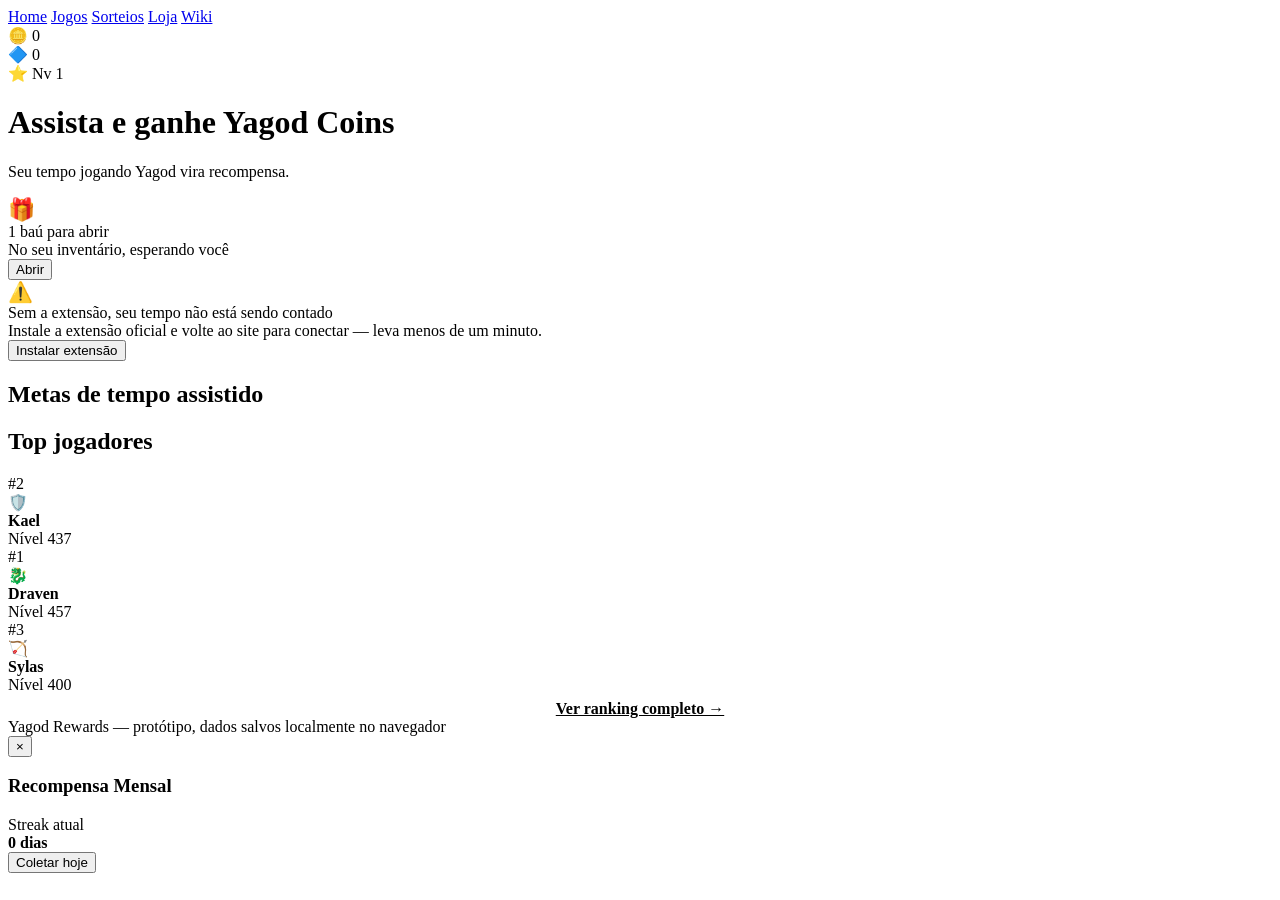
==== index.html @ 6e187278 "Add files via upload" ====
<!DOCTYPE html>
<html lang="pt-BR">
<head>
<meta charset="UTF-8">
<meta name="viewport" content="width=device-width, initial-scale=1">
<title>Yagod Rewards — Home</title>
<link rel="stylesheet" href="assets/style.css">
</head>
<body>

<header>
  <div class="brand"><div class="avatar"><i></i></div></div>
  <nav class="mainnav">
    <a href="index.html" class="active">Home</a>
    <a href="jogos.html">Jogos</a>
    <a href="sorteios.html">Sorteios</a>
    <a href="loja.html">Loja</a>
    <a href="wiki.html">Wiki</a>
  </nav>
  <div class="stats">
    <div class="stat">🪙 <span id="tyCount">0</span></div>
    <div class="stat">🔷 <span id="tokCount">0</span></div>
    <div class="stat" id="openMonthly" style="cursor:pointer">⭐ Nv <span id="lvlCount">1</span></div>
  </div>
</header>

<main>
  <div class="hero">
    <h1>Assista e ganhe <span>Yagod Coins</span></h1>
    <p>Seu tempo jogando Yagod vira recompensa.</p>
  </div>

  <div class="banner">
    <div class="info">
      <span style="font-size:22px">🎁</span>
      <div>
        <div class="title" id="chestTitle">1 baú para abrir</div>
        <div class="sub">No seu inventário, esperando você</div>
      </div>
    </div>
    <button class="cta" id="openChestBtn">Abrir</button>
  </div>

  <div class="banner warn">
    <div class="info">
      <span style="font-size:20px">⚠️</span>
      <div>
        <div class="title">Sem a extensão, seu tempo não está sendo contado</div>
        <div class="sub">Instale a extensão oficial e volte ao site para conectar — leva menos de um minuto.</div>
      </div>
    </div>
    <button class="cta">Instalar extensão</button>
  </div>

  <h2 class="section">Metas de tempo assistido</h2>
  <div class="grid3" id="goalCards"></div>

  <h2 class="section">Top jogadores</h2>
  <div class="podium">
    <div class="p p2"><div class="badge">#2</div><div class="av">🛡️</div><b>Kael</b><div class="small">Nível 437</div></div>
    <div class="p p1"><div class="badge">#1</div><div class="av">🐉</div><b>Draven</b><div class="small">Nível 457</div></div>
    <div class="p p3"><div class="badge">#3</div><div class="av">🏹</div><b>Sylas</b><div class="small">Nível 400</div></div>
  </div>
  <div style="text-align:center;margin-top:6px">
    <a href="ranking.html" style="color:var(--gold);font-weight:700">Ver ranking completo →</a>
  </div>
</main>

<footer>Yagod Rewards — protótipo, dados salvos localmente no navegador</footer>

<!-- modal recompensa mensal -->
<div class="modalbg" id="modalBg">
  <div class="modal">
    <button class="closeb" id="closeModal">×</button>
    <h3>Recompensa Mensal</h3>
    <div class="streakbox">
      <div><div class="small">Streak atual</div><b id="streakVal">0 dias</b></div>
      <button class="cta" id="collectBtn">Coletar hoje</button>
    </div>
    <div class="cal" id="calGrid"></div>
  </div>
</div>

<div class="toast" id="toast"></div>

<script src="assets/app.js"></script>
<script>
document.addEventListener('DOMContentLoaded', function(){
  const st = YGD.state;

  function renderGoals(){
    const plats = [
      ['twitch','Twitch','🟣', 'var(--twitch)'],
      ['kick','Kick','🟢', 'var(--kick)'],
      ['youtube','YouTube','🔴', 'var(--youtube)']
    ];
    const wrap = document.getElementById('goalCards');
    wrap.innerHTML = '';
    plats.forEach(([key,label,dot,color])=>{
      const g = st.goals[key];
      const pct = Math.min(100, Math.round(g.min/g.next*100));
      const div = document.createElement('div');
      div.className = 'card';
      div.innerHTML = `
        <div class="plat">${label} <span class="dot ${g.min>0?'live':''}"></span></div>
        <div class="ring" style="background:conic-gradient(${color} ${pct}%, var(--panel2) 0)"><small>PRÓXIMA: ${g.next}min</small><b>${g.min}m</b></div>
        <button class="chestbtn">Baú ${label}</button>
        <div class="small">Faltam ${Math.max(0,g.next-g.min)}min p/ baú</div>
      `;
      wrap.appendChild(div);
    });
  }

  document.getElementById('chestTitle').textContent = st.chest + ' baú(s) para abrir';
  renderGoals();

  document.getElementById('openChestBtn').addEventListener('click', ()=>{
    if(st.chest<=0){ YGD.toast('Nenhum baú disponível'); return; }
    st.chest -= 1;
    const reward = Math.floor(Math.random()*3)+1;
    st.ty += reward;
    document.getElementById('chestTitle').textContent = st.chest + ' baú(s) para abrir';
    YGD.save(); YGD.renderHeader();
    YGD.toast('Baú aberto! +'+reward+' Yagod Coins');
  });
});
</script>
</body>
</html>
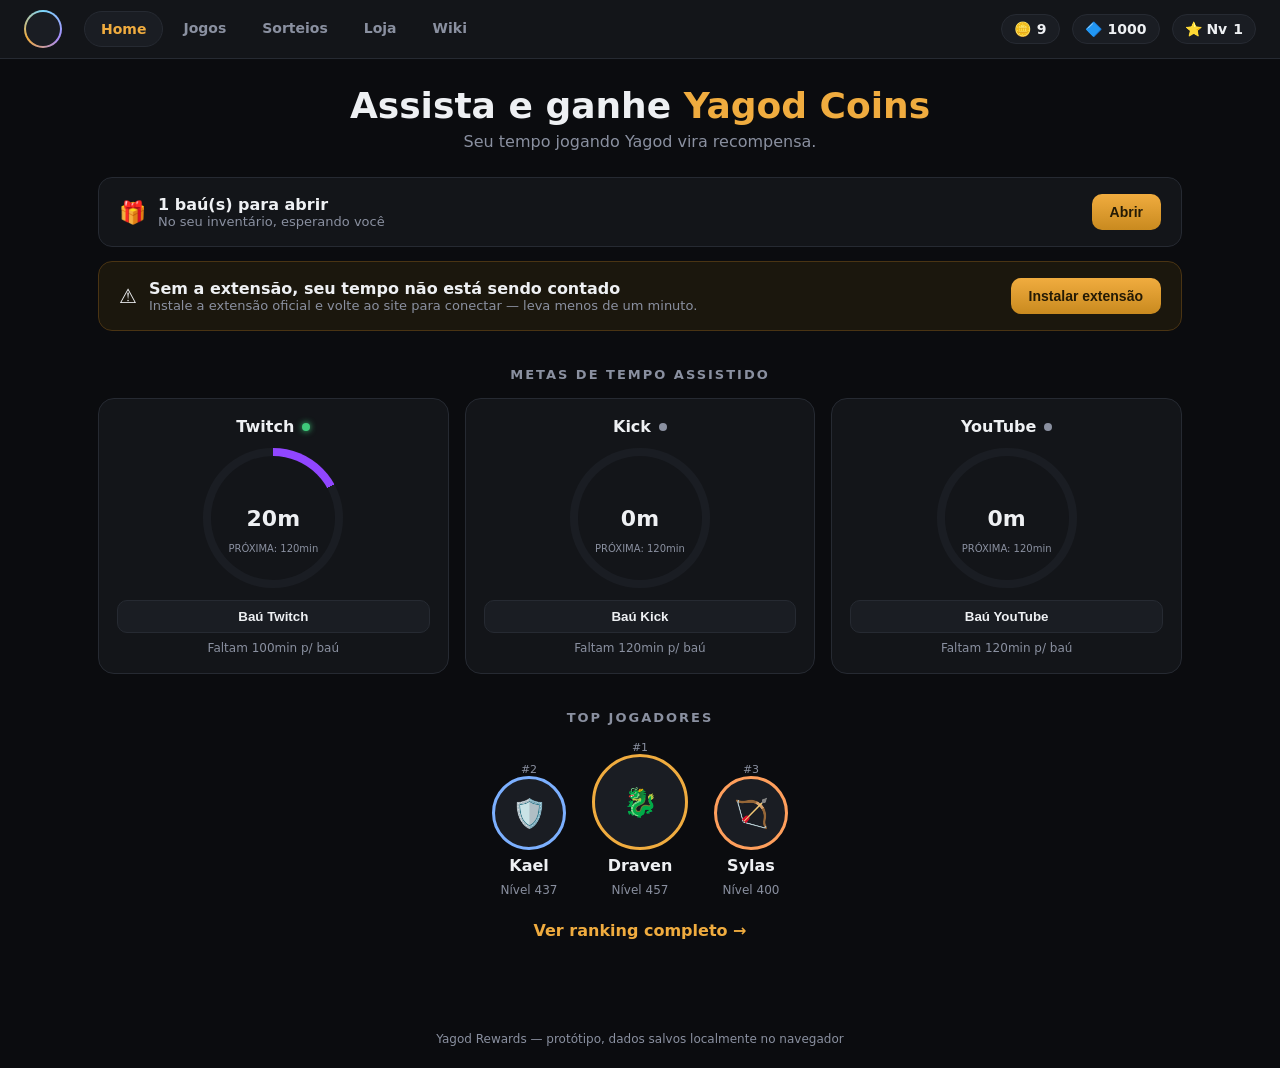
==== commit 3ebfb607: "Add files via upload" ====
--- a/index.html
+++ b/index.html
@@ -4,7 +4,141 @@
 <meta charset="UTF-8">
 <meta name="viewport" content="width=device-width, initial-scale=1">
 <title>Yagod Rewards — Home</title>
-<link rel="stylesheet" href="assets/style.css">
+<style>
+:root{
+  --bg:#0b0c0f; --panel:#131519; --panel2:#1a1d23; --border:#262a32;
+  --gold:#f0ac3f; --gold2:#c98a1f; --text:#eef0f3; --muted:#8a90a0;
+  --twitch:#9146ff; --kick:#53fc18; --youtube:#ff3b3b; --green:#3ec97a; --danger:#e0555a;
+}
+*{box-sizing:border-box;}
+html{scroll-padding-top:70px;}
+body{margin:0;background:var(--bg);color:var(--text);font-family:'Segoe UI',system-ui,-apple-system,sans-serif;}
+a{color:inherit;text-decoration:none;}
+
+/* header */
+header{position:sticky;top:0;z-index:20;display:flex;align-items:center;gap:16px;padding:10px 24px;background:var(--panel);border-bottom:1px solid var(--border);flex-wrap:wrap;}
+.brand{display:flex;align-items:center;gap:10px;}
+.avatar{width:38px;height:38px;border-radius:50%;background:conic-gradient(#7cd9ff,#a78bfa,#f0ac3f,#7cd9ff);padding:2px;}
+.avatar i{display:block;width:100%;height:100%;border-radius:50%;background:var(--panel2);}
+nav.mainnav{display:flex;gap:4px;margin-left:6px;flex-wrap:wrap;}
+nav.mainnav a{padding:9px 16px;border-radius:20px;font-size:14px;font-weight:600;color:var(--muted);}
+nav.mainnav a.active{background:var(--panel2);color:var(--gold);border:1px solid var(--border);}
+.stats{margin-left:auto;display:flex;gap:12px;align-items:center;font-weight:700;font-size:14px;flex-wrap:wrap;}
+.stat{display:flex;align-items:center;gap:6px;background:var(--panel2);padding:6px 12px;border-radius:20px;border:1px solid var(--border);}
+
+main{max-width:1120px;margin:0 auto;padding:26px 18px 70px;}
+
+/* generic */
+.hero{text-align:center;margin-bottom:26px;}
+.hero h1{font-size:clamp(26px,4vw,36px);margin:0 0 6px;font-weight:800;}
+.hero h1 span{color:var(--gold);}
+.hero p{color:var(--muted);margin:0;}
+h2.pagetitle{font-size:30px;font-weight:800;margin:0 0 6px;}
+p.pagesub{color:var(--muted);margin:0 0 26px;}
+
+.banner{display:flex;justify-content:space-between;align-items:center;gap:14px;background:var(--panel);border:1px solid var(--border);border-radius:14px;padding:16px 20px;margin-bottom:14px;flex-wrap:wrap;}
+.banner .info{display:flex;gap:12px;align-items:center;}
+.banner .title{font-weight:700;}
+.banner .sub{color:var(--muted);font-size:13px;}
+.banner.warn{border-color:#4a3413;background:#1b170d;}
+
+button.cta{background:linear-gradient(180deg,var(--gold),var(--gold2));border:none;color:#241a05;font-weight:800;padding:10px 18px;border-radius:10px;cursor:pointer;font-size:14px;}
+button.cta.ghost{background:var(--panel2);color:var(--text);border:1px solid var(--border);}
+button.cta:disabled{opacity:.45;cursor:default;}
+button.cta:active{transform:scale(.97);}
+
+h2.section{text-align:center;color:var(--muted);font-size:13px;letter-spacing:2px;font-weight:700;margin:36px 0 16px;text-transform:uppercase;}
+
+.grid3{display:grid;grid-template-columns:repeat(auto-fit,minmax(250px,1fr));gap:16px;}
+.grid2{display:grid;grid-template-columns:repeat(auto-fit,minmax(300px,1fr));gap:16px;}
+
+/* home goal cards */
+.card{background:var(--panel);border:1px solid var(--border);border-radius:16px;padding:18px;text-align:center;}
+.plat{display:flex;align-items:center;justify-content:center;gap:8px;font-weight:700;margin-bottom:12px;}
+.plat .dot{width:8px;height:8px;border-radius:50%;background:var(--muted);}
+.plat .dot.live{background:var(--green);box-shadow:0 0 6px var(--green);}
+.ring{width:140px;height:140px;border-radius:50%;margin:0 auto 12px;display:flex;align-items:center;justify-content:center;position:relative;}
+.ring::before{content:"";position:absolute;inset:8px;border-radius:50%;background:var(--panel);}
+.ring b{position:relative;font-size:22px;}
+.ring small{position:absolute;bottom:34px;font-size:10px;color:var(--muted);}
+.chestbtn{background:var(--panel2);border:1px solid var(--border);color:var(--text);padding:8px 16px;border-radius:10px;font-weight:700;cursor:pointer;width:100%;}
+.small{font-size:12px;color:var(--muted);margin-top:8px;}
+
+/* podium / ranking */
+.podium{display:flex;justify-content:center;align-items:flex-end;gap:26px;margin-bottom:24px;flex-wrap:wrap;}
+.podium .p{text-align:center;}
+.podium .av{width:74px;height:74px;border-radius:50%;background:var(--panel2);border:3px solid var(--border);display:flex;align-items:center;justify-content:center;font-size:28px;margin:0 auto 6px;}
+.podium .p1 .av{width:96px;height:96px;border-color:var(--gold);}
+.podium .p2 .av{border-color:#7cb0ff;}
+.podium .p3 .av{border-color:#ff9f5c;}
+.podium .badge{font-size:11px;color:var(--muted);}
+.rank{display:flex;flex-direction:column;gap:10px;}
+.rankrow{display:flex;align-items:center;gap:12px;background:var(--panel);border:1px solid var(--border);border-radius:12px;padding:10px 16px;}
+.rankrow .pos{width:26px;font-weight:800;color:var(--muted);}
+.rankrow .name{flex:1;font-weight:700;}
+.rankrow .lvl{color:var(--muted);font-size:13px;}
+
+/* missions */
+.missions{display:flex;flex-direction:column;gap:12px;}
+.mission{background:var(--panel);border:1px solid var(--border);border-radius:14px;padding:14px 18px;display:flex;align-items:center;gap:14px;flex-wrap:wrap;}
+.mission .rarity{font-size:10px;font-weight:800;padding:3px 8px;border-radius:8px;text-transform:uppercase;}
+.rarity.comum{background:#2a3040;color:#9db1e8;}
+.rarity.incomum{background:#1f3d2c;color:#5fd68a;}
+.rarity.raro{background:#2c3d5a;color:#6fb4ff;}
+.rarity.epico{background:#3a2a52;color:#c48bff;}
+.rarity.lendario{background:#4a3413;color:var(--gold);}
+.mission .body{flex:1;min-width:180px;}
+.mission .name{font-weight:700;margin-bottom:6px;}
+.bar{height:8px;border-radius:6px;background:var(--panel2);overflow:hidden;}
+.bar i{display:block;height:100%;background:var(--gold);}
+
+/* shop / games / sorteios cards */
+.shopcard,.gamecard,.sorteiocard{background:var(--panel);border:1px solid var(--border);border-radius:14px;padding:18px;text-align:center;}
+.shopcard .ico,.gamecard .ico{font-size:34px;margin-bottom:8px;}
+.shopcard .name,.gamecard .name{font-weight:700;margin-bottom:2px;}
+.shopcard .price{color:var(--gold);font-weight:800;margin:10px 0;}
+.gamecard{text-align:left;}
+.tagrow{display:flex;gap:8px;margin-bottom:10px;}
+.tag{font-size:10px;font-weight:800;padding:3px 8px;border-radius:8px;background:var(--panel2);color:var(--muted);text-transform:uppercase;}
+.tag.live{background:#3a1414;color:#ff7676;}
+
+.sorteiocard{text-align:left;}
+.sorteiocard .badge-top{display:flex;justify-content:space-between;font-size:11px;color:var(--muted);margin-bottom:10px;}
+.sorteiocard img.prize,.sorteiocard .prizebox{font-size:44px;text-align:center;margin:14px 0;}
+.metarow{display:flex;justify-content:space-between;font-size:12px;color:var(--muted);border-top:1px solid var(--border);padding-top:10px;margin-top:10px;}
+.metarow b{display:block;color:var(--text);font-size:14px;}
+
+/* wiki */
+.wikiwrap{display:flex;gap:28px;align-items:flex-start;}
+.wikinav{width:230px;flex-shrink:0;display:flex;flex-direction:column;gap:2px;position:sticky;top:80px;}
+.wikinav a{padding:9px 12px;border-radius:8px;color:var(--muted);font-size:14px;}
+.wikinav a.active{background:var(--panel2);color:var(--gold);font-weight:700;}
+.wikicontent{flex:1;min-width:0;}
+.wikipane{display:none;}
+.wikipane.active{display:block;}
+.wikipane h3{font-size:24px;margin-top:0;}
+.callout{background:var(--panel2);border:1px solid var(--border);border-left:3px solid var(--gold);border-radius:8px;padding:14px 16px;margin:16px 0;}
+.wikipane ul{padding-left:20px;}
+.wikipane li{margin-bottom:6px;}
+
+/* modal */
+.modalbg{position:fixed;inset:0;background:rgba(0,0,0,.6);display:none;align-items:center;justify-content:center;z-index:50;padding:16px;}
+.modalbg.show{display:flex;}
+.modal{background:var(--panel);border:1px solid var(--border);border-radius:16px;padding:20px;max-width:520px;width:100%;max-height:85vh;overflow:auto;}
+.streakbox{display:flex;justify-content:space-between;align-items:center;background:var(--panel2);border-radius:10px;padding:12px 16px;margin-bottom:14px;}
+.cal{display:grid;grid-template-columns:repeat(7,1fr);gap:6px;}
+.day{background:var(--panel2);border:1px solid var(--border);border-radius:8px;padding:6px 2px;text-align:center;font-size:10px;}
+.day.done{border-color:var(--gold);color:var(--gold);}
+.day.today{outline:2px solid var(--gold);}
+.day b{display:block;font-size:12px;}
+.closeb{float:right;background:none;border:none;color:var(--muted);font-size:20px;cursor:pointer;}
+
+.toast{position:fixed;bottom:24px;left:50%;transform:translateX(-50%);background:var(--panel2);border:1px solid var(--gold);padding:10px 18px;border-radius:10px;font-weight:700;opacity:0;transition:opacity .3s;pointer-events:none;z-index:60;}
+.toast.show{opacity:1;}
+
+footer{text-align:center;color:var(--muted);font-size:12px;padding:22px;}
+
+</style>
 </head>
 <body>
 
@@ -83,7 +217,122 @@
 
 <div class="toast" id="toast"></div>
 
-<script src="assets/app.js"></script>
+<script>
+(function(){
+  const KEY = 'yagod_state_v1';
+  const DEFAULT_STATE = {
+    ty: 9,
+    tok: 1000,
+    xp: 0,
+    lvl: 1,
+    chest: 1,
+    goals: {
+      twitch:  { min: 20, next: 120 },
+      kick:    { min: 0,  next: 120 },
+      youtube: { min: 0,  next: 120 }
+    },
+    missions: [
+      { name: 'Jogue Yagod por 30 min', rarity: 'comum',   prog: 0, target: 30, reward: '50 Yagod Coins' },
+      { name: 'Vença 1 partida ranqueada', rarity: 'raro',   prog: 0, target: 1,  reward: '1 Chave de Rubi' },
+      { name: 'Abra 2 baús', rarity: 'incomum', prog: 0, target: 2,  reward: '100 Tokens' }
+    ],
+    streak: 2,
+    calDone: [1,2],
+    lastCollect: null
+  };
+
+  function load(){
+    try{
+      const raw = localStorage.getItem(KEY);
+      if(!raw) return JSON.parse(JSON.stringify(DEFAULT_STATE));
+      return Object.assign(JSON.parse(JSON.stringify(DEFAULT_STATE)), JSON.parse(raw));
+    }catch(e){ return JSON.parse(JSON.stringify(DEFAULT_STATE)); }
+  }
+  function save(){ try{ localStorage.setItem(KEY, JSON.stringify(window.YGD.state)); }catch(e){} }
+
+  window.YGD = {
+    state: load(),
+    save: save,
+    toast: function(msg){
+      const t = document.getElementById('toast');
+      if(!t) return;
+      t.textContent = msg;
+      t.classList.add('show');
+      clearTimeout(window.__ygdToastTimer);
+      window.__ygdToastTimer = setTimeout(()=>t.classList.remove('show'), 1800);
+    },
+    renderHeader: function(){
+      const st = this.state;
+      const ty = document.getElementById('tyCount');
+      const tok = document.getElementById('tokCount');
+      const lvl = document.getElementById('lvlCount');
+      if(ty) ty.textContent = st.ty;
+      if(tok) tok.textContent = st.tok;
+      if(lvl) lvl.textContent = st.lvl;
+    },
+    RANKING: [
+      {pos:1, name:'Draven', lvl:457, ic:'🐉'},
+      {pos:2, name:'Kael',   lvl:437, ic:'🛡️'},
+      {pos:3, name:'Sylas',  lvl:400, ic:'🏹'},
+      {pos:4, name:'Mira',   lvl:335, ic:'🗡️'},
+      {pos:5, name:'Orin',   lvl:335, ic:'🔥'},
+      {pos:6, name:'Vex',    lvl:332, ic:'⚔️'},
+      {pos:7, name:'Talia',  lvl:323, ic:'🌙'},
+      {pos:8, name:'Bram',   lvl:323, ic:'🪓'},
+      {pos:9, name:'Nyra',   lvl:322, ic:'✨'},
+      {pos:10,name:'Ezra',   lvl:308, ic:'🎯'}
+    ]
+  };
+
+  document.addEventListener('DOMContentLoaded', function(){
+    window.YGD.renderHeader();
+
+    // monthly reward modal (present in every page via header click)
+    const trigger = document.getElementById('openMonthly');
+    const modalBg = document.getElementById('modalBg');
+    if(trigger && modalBg){
+      trigger.addEventListener('click', ()=> modalBg.classList.add('show'));
+      const closeb = document.getElementById('closeModal');
+      if(closeb) closeb.addEventListener('click', ()=> modalBg.classList.remove('show'));
+      modalBg.addEventListener('click', (e)=>{ if(e.target === modalBg) modalBg.classList.remove('show'); });
+      renderCalendar();
+      const collectBtn = document.getElementById('collectBtn');
+      if(collectBtn){
+        collectBtn.addEventListener('click', ()=>{
+          const st = window.YGD.state;
+          const today = new Date().toISOString().slice(0,10);
+          if(st.lastCollect === today){ window.YGD.toast('Já coletado hoje'); return; }
+          st.streak += 1;
+          st.calDone.push(st.streak);
+          st.lastCollect = today;
+          st.ty += 1;
+          window.YGD.save();
+          window.YGD.renderHeader();
+          renderCalendar();
+          window.YGD.toast('Recompensa coletada! +1 Yagod Coin');
+        });
+      }
+    }
+  });
+
+  function renderCalendar(){
+    const st = window.YGD.state;
+    const streakVal = document.getElementById('streakVal');
+    if(streakVal) streakVal.textContent = st.streak + ' dias';
+    const grid = document.getElementById('calGrid');
+    if(!grid) return;
+    grid.innerHTML = '';
+    for(let d=1; d<=28; d++){
+      const done = st.calDone.includes(d);
+      const div = document.createElement('div');
+      div.className = 'day ' + (done?'done':'') + (d===st.streak+1?' today':'');
+      div.innerHTML = '<b>D'+d+'</b>🎁x1';
+      grid.appendChild(div);
+    }
+  }
+})();
+
+</script>
 <script>
 document.addEventListener('DOMContentLoaded', function(){
   const st = YGD.state;
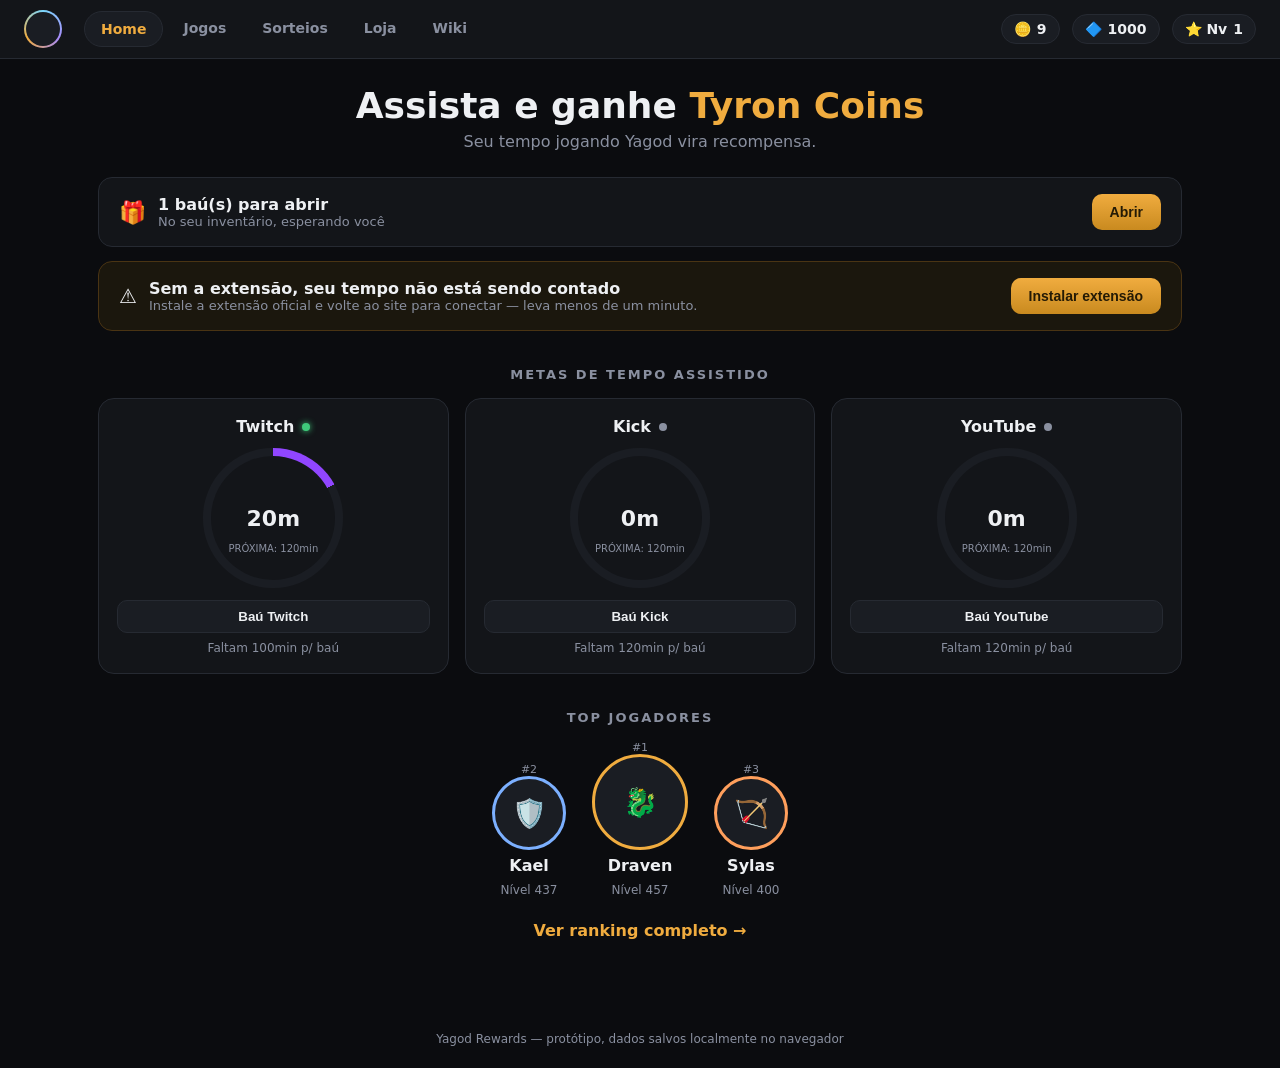
==== commit f8b7106a: "Add files via upload" ====
--- a/index.html
+++ b/index.html
@@ -160,7 +160,7 @@
 
 <main>
   <div class="hero">
-    <h1>Assista e ganhe <span>Yagod Coins</span></h1>
+    <h1>Assista e ganhe <span>Tyron Coins</span></h1>
     <p>Seu tempo jogando Yagod vira recompensa.</p>
   </div>
 
@@ -232,7 +232,7 @@
       youtube: { min: 0,  next: 120 }
     },
     missions: [
-      { name: 'Jogue Yagod por 30 min', rarity: 'comum',   prog: 0, target: 30, reward: '50 Yagod Coins' },
+      { name: 'Jogue Yagod por 30 min', rarity: 'comum',   prog: 0, target: 30, reward: '50 Tyron Coins' },
       { name: 'Vença 1 partida ranqueada', rarity: 'raro',   prog: 0, target: 1,  reward: '1 Chave de Rubi' },
       { name: 'Abra 2 baús', rarity: 'incomum', prog: 0, target: 2,  reward: '100 Tokens' }
     ],
@@ -309,7 +309,7 @@
           window.YGD.save();
           window.YGD.renderHeader();
           renderCalendar();
-          window.YGD.toast('Recompensa coletada! +1 Yagod Coin');
+          window.YGD.toast('Recompensa coletada! +1 Tyron Coin');
         });
       }
     }
@@ -370,7 +370,7 @@
     st.ty += reward;
     document.getElementById('chestTitle').textContent = st.chest + ' baú(s) para abrir';
     YGD.save(); YGD.renderHeader();
-    YGD.toast('Baú aberto! +'+reward+' Yagod Coins');
+    YGD.toast('Baú aberto! +'+reward+' Tyron Coins');
   });
 });
 </script>
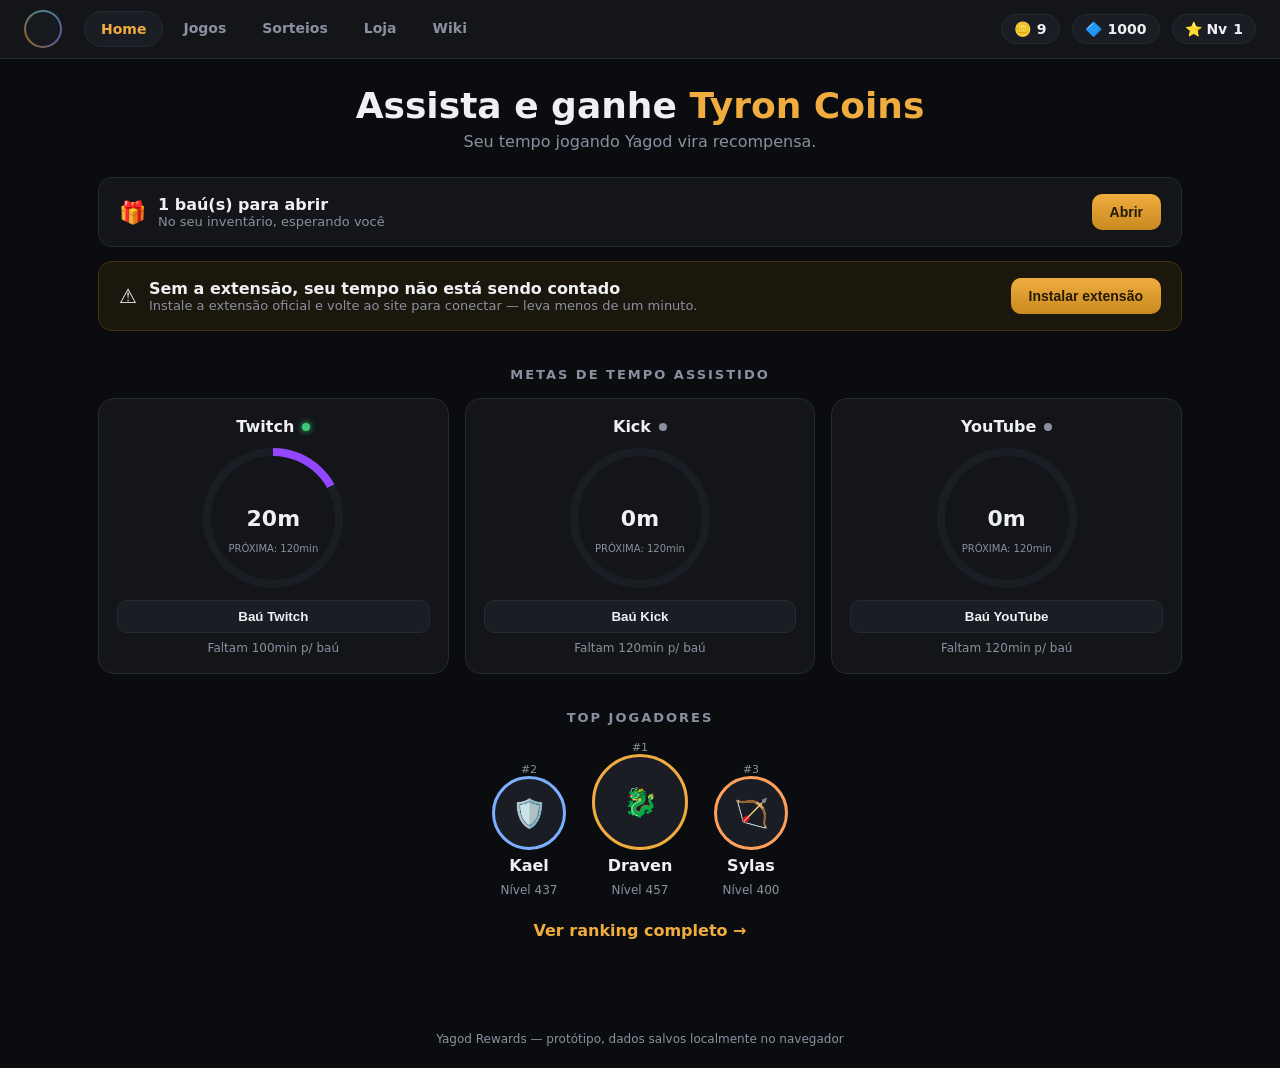
==== commit eb80621d: "Add files via upload" ====
--- a/index.html
+++ b/index.html
@@ -138,12 +138,75 @@
 
 footer{text-align:center;color:var(--muted);font-size:12px;padding:22px;}
 
+
+.avatarBtn{background:none;border:none;padding:0;cursor:pointer;}
+.avatar.guest{opacity:.55;}
+.dropdown{position:absolute;top:52px;left:0;width:280px;background:var(--panel);border:1px solid var(--border);border-radius:16px;padding:0;box-shadow:0 12px 30px rgba(0,0,0,.5);display:none;z-index:30;overflow:hidden;}
+.dropdown.show{display:block;}
+.dropdown .ddHead{padding:18px;text-align:center;border-bottom:1px solid var(--border);}
+.dropdown .ddHead .avatar{width:64px;height:64px;margin:0 auto 8px;}
+.dropdown .ddName{font-weight:800;}
+.dropdown .ddLvl{color:var(--gold);font-size:12px;font-weight:700;margin-top:2px;}
+.dropdown .ddXpBar{height:5px;background:var(--panel2);border-radius:4px;margin:10px 14px 4px;overflow:hidden;}
+.dropdown .ddXpBar i{display:block;height:100%;background:var(--gold);}
+.dropdown .ddXpLabel{font-size:11px;color:var(--muted);padding:0 14px 12px;text-align:center;}
+.dropdown .ddLabel{font-size:11px;color:var(--muted);letter-spacing:1px;text-transform:uppercase;padding:10px 14px 4px;}
+.dropdown .ddWallet{display:flex;gap:10px;padding:6px 14px 12px;}
+.dropdown .ddWallet .chip{flex:1;background:var(--panel2);border:1px solid var(--border);border-radius:10px;padding:8px;text-align:center;font-weight:700;font-size:13px;}
+.dropdown .ddItem{display:flex;align-items:center;gap:10px;padding:10px 14px;cursor:pointer;border-top:1px solid var(--border);}
+.dropdown .ddItem:hover{background:var(--panel2);}
+.dropdown .ddItem .ic{font-size:17px;width:20px;text-align:center;}
+.dropdown .ddItem .txt{flex:1;}
+.dropdown .ddItem .txt b{display:block;font-size:13px;font-weight:700;}
+.dropdown .ddItem .txt small{color:var(--muted);font-size:11px;}
+.dropdown .ddBadge{background:var(--gold);color:#241a05;font-weight:800;font-size:11px;border-radius:10px;padding:2px 8px;}
+.dropdown .ddFooter{padding:8px 6px;border-top:1px solid var(--border);}
+.dropdown .ddFooter a,.dropdown .ddFooter button{display:flex;align-items:center;gap:8px;width:100%;text-align:left;background:none;border:none;color:var(--text);font-size:14px;padding:10px 10px;cursor:pointer;font-weight:600;border-radius:8px;}
+.dropdown .ddFooter a:hover,.dropdown .ddFooter button:hover{background:var(--panel2);}
+.dropdown .ddFooter .danger{color:var(--danger);}
+.dropdown .guestBox{padding:22px 18px;text-align:center;}
+.dropdown .guestBox .avatar{width:56px;height:56px;margin:0 auto 12px;opacity:.6;}
+.dropdown .guestBox button{width:100%;margin-top:12px;}
+.loginInput{width:100%;padding:10px 12px;border-radius:10px;border:1px solid var(--border);background:var(--panel2);color:var(--text);font-size:14px;margin:12px 0;}
+
+.profileHero{text-align:center;margin-bottom:22px;}
+.profileAvatar{width:110px;height:110px;border-radius:50%;background:conic-gradient(#7cd9ff,#a78bfa,#f0ac3f,#7cd9ff);padding:4px;margin:0 auto 10px;}
+.profileAvatar i{display:block;width:100%;height:100%;border-radius:50%;background:var(--panel2);}
+.lvlBadge{display:inline-block;background:var(--panel2);border:1px solid var(--gold);color:var(--gold);font-weight:800;font-size:12px;padding:3px 12px;border-radius:20px;margin-bottom:8px;}
+.profileHero h1{font-size:28px;margin:6px 0 2px;font-weight:800;color:#c9b3ff;}
+.profileHero .memberline{color:var(--muted);font-size:13px;}
+.xpToNext{color:var(--muted);font-size:13px;margin-top:6px;}
+.statgrid{display:grid;grid-template-columns:repeat(3,1fr);gap:12px;margin:20px 0;}
+.statbox{background:var(--panel);border:1px solid var(--border);border-radius:12px;padding:14px;text-align:center;}
+.statbox .lbl{font-size:11px;color:var(--muted);letter-spacing:1px;text-transform:uppercase;}
+.statbox .val{font-size:20px;font-weight:800;margin-top:4px;}
+.walletgrid{display:grid;grid-template-columns:repeat(2,1fr);gap:14px;margin-bottom:18px;}
+.walletcard{background:var(--panel);border:1px solid var(--border);border-radius:14px;padding:16px;}
+.walletcard .lbl{color:var(--muted);font-size:12px;display:flex;justify-content:space-between;align-items:center;}
+.walletcard .val{font-size:24px;font-weight:800;margin-top:6px;}
+.connrow{display:flex;gap:10px;flex-wrap:wrap;margin-bottom:16px;}
+.connchip{flex:1;min-width:150px;background:var(--panel);border:1px solid var(--border);border-radius:12px;padding:12px 14px;display:flex;align-items:center;gap:10px;}
+.connchip .plico{width:26px;height:26px;border-radius:50%;display:flex;align-items:center;justify-content:center;font-size:13px;color:#fff;flex-shrink:0;}
+.connchip.twitch .plico{background:#9146ff;}
+.connchip.kick .plico{background:#53fc18;color:#111;}
+.connchip.youtube .plico{background:#ff3b3b;}
+.connchip .info{flex:1;min-width:0;}
+.connchip .info b{display:block;font-size:13px;}
+.connchip .info small{color:var(--muted);font-size:11px;}
+.connchip button{background:var(--panel2);border:1px solid var(--border);color:var(--text);font-size:12px;font-weight:700;padding:6px 12px;border-radius:8px;cursor:pointer;}
+.menu-list button.menuitem{display:flex;align-items:center;gap:12px;padding:14px 16px;background:var(--panel);border:1px solid var(--border);border-radius:12px;margin-bottom:8px;cursor:pointer;color:var(--text);font-size:14px;font-weight:700;text-align:left;width:100%;}
+.menu-list .ic{font-size:18px;width:24px;}
+.menu-list .sub{color:var(--muted);font-size:12px;font-weight:400;display:block;margin-top:2px;}
+.menu-list .right{margin-left:auto;color:var(--muted);}
 </style>
 </head>
 <body>
 
 <header>
-  <div class="brand"><div class="avatar"><i></i></div></div>
+  <div class="brand" style="position:relative">
+    <button class="avatarBtn" id="avatarBtn"><div class="avatar" id="avatarRing"><i></i></div></button>
+    <div class="dropdown" id="profileDropdown"></div>
+  </div>
   <nav class="mainnav">
     <a href="index.html" class="active">Home</a>
     <a href="jogos.html">Jogos</a>
@@ -164,7 +227,7 @@
     <p>Seu tempo jogando Yagod vira recompensa.</p>
   </div>
 
-  <div class="banner">
+  <div class="banner" id="chestBanner">
     <div class="info">
       <span style="font-size:22px">🎁</span>
       <div>
@@ -215,6 +278,16 @@
   </div>
 </div>
 
+
+<div class="modalbg" id="loginModalBg">
+  <div class="modal" style="max-width:360px">
+    <button class="closeb" id="closeLoginModal">×</button>
+    <h3>Entrar com Twitch</h3>
+    <p class="small">Simulação de login — informe um usuário da Twitch pra criar seu perfil.</p>
+    <input type="text" id="loginHandleInput" class="loginInput" placeholder="seu_usuario_twitch">
+    <button class="cta" id="doLoginBtn" style="width:100%">Entrar</button>
+  </div>
+</div>
 <div class="toast" id="toast"></div>
 
 <script>
@@ -238,7 +311,19 @@
     ],
     streak: 2,
     calDone: [1,2],
-    lastCollect: null
+    lastCollect: null,
+    username: null,
+    premium: false,
+    memberSince: null,
+    watchedHours: 139,
+    positionRank: 313,
+    xpTotal: 24152,
+    xpNext: 24702,
+    connections: {
+      twitch:  { connected: false, handle: null, hours: 0 },
+      kick:    { connected: false, handle: null },
+      youtube: { connected: false, handle: null }
+    }
   };
 
   function load(){
@@ -269,6 +354,10 @@
       if(ty) ty.textContent = st.ty;
       if(tok) tok.textContent = st.tok;
       if(lvl) lvl.textContent = st.lvl;
+      const ring = document.getElementById('avatarRing');
+      if(ring) ring.classList.toggle('guest', !st.username);
+      this.renderDropdown();
+      if(typeof window.__renderProfilePage === 'function') window.__renderProfilePage();
     },
     RANKING: [
       {pos:1, name:'Draven', lvl:457, ic:'🐉'},
@@ -281,7 +370,104 @@
       {pos:8, name:'Bram',   lvl:323, ic:'🪓'},
       {pos:9, name:'Nyra',   lvl:322, ic:'✨'},
       {pos:10,name:'Ezra',   lvl:308, ic:'🎯'}
-    ]
+    ],
+    login: function(handle){
+      handle = (handle||'').trim().replace(/^@/,'');
+      if(!handle) return false;
+      const st = this.state;
+      const meses = ['jan','fev','mar','abr','mai','jun','jul','ago','set','out','nov','dez'];
+      const d = new Date();
+      st.username = handle;
+      st.premium = true;
+      st.memberSince = meses[d.getMonth()] + '/' + d.getFullYear();
+      st.connections.twitch = { connected:true, handle: handle, hours: st.watchedHours };
+      this.save();
+      this.renderHeader();
+      return true;
+    },
+    logout: function(){
+      const st = this.state;
+      st.username = null;
+      st.premium = false;
+      st.memberSince = null;
+      st.connections = {
+        twitch:  { connected:false, handle:null, hours:0 },
+        kick:    { connected:false, handle:null },
+        youtube: { connected:false, handle:null }
+      };
+      this.save();
+    },
+    linkPlatform: function(key, label){
+      const handle = window.prompt('Informe seu usuário da ' + label + ':');
+      if(!handle) return;
+      this.state.connections[key] = { connected:true, handle: handle.trim().replace(/^@/,''), hours: 0 };
+      this.save();
+      this.toast(label + ' vinculada com sucesso!');
+      if(typeof window.__renderProfilePage === 'function') window.__renderProfilePage();
+      this.renderDropdown();
+    },
+    renderDropdown: function(){
+      const el = document.getElementById('profileDropdown');
+      if(!el) return;
+      const st = this.state;
+      if(!st.username){
+        el.innerHTML = `
+          <div class="guestBox">
+            <div class="avatar" style="margin:0 auto"><i></i></div>
+            <div style="font-weight:700;margin-top:10px">Você ainda não entrou</div>
+            <div class="small">Entre com sua conta da Twitch pra criar seu perfil.</div>
+            <button class="cta" id="ddLoginBtn">Entrar com Twitch</button>
+          </div>`;
+        const b = document.getElementById('ddLoginBtn');
+        if(b) b.addEventListener('click', ()=>{ el.classList.remove('show'); openLoginModal(); });
+        return;
+      }
+      const pct = Math.min(100, Math.round(st.xpTotal/st.xpNext*100));
+      const pendingMissions = st.missions.filter(m=>m.prog < m.target).length;
+      const today = new Date().toISOString().slice(0,10);
+      const checkinDone = st.lastCollect === today;
+      el.innerHTML = `
+        <div class="ddHead">
+          <div class="avatar"><i></i></div>
+          <div class="ddName">${st.username}</div>
+          <div class="ddLvl">NÍVEL ${st.lvl}</div>
+          <div class="ddXpBar"><i style="width:${pct}%"></i></div>
+          <div class="ddXpLabel">${st.xpTotal.toLocaleString('pt-BR')} / ${st.xpNext.toLocaleString('pt-BR')} XP</div>
+        </div>
+        <div class="ddLabel">Carteira</div>
+        <div class="ddWallet">
+          <div class="chip">🪙 ${st.ty}</div>
+          <div class="chip">🔷 ${st.tok}</div>
+        </div>
+        <div class="ddLabel">Seu dia</div>
+        <div class="ddItem" id="ddCheckin">
+          <span class="ic">🎁</span>
+          <div class="txt"><b>Check-in diário</b><small>${checkinDone ? 'Já resgatado hoje' : 'Disponível agora'}</small></div>
+        </div>
+        <div class="ddItem" id="ddMissions">
+          <span class="ic">🎯</span>
+          <div class="txt"><b>Missões diárias</b><small>${pendingMissions} pendente(s)</small></div>
+          ${pendingMissions>0 ? '<span class="ddBadge">'+pendingMissions+'</span>' : ''}
+        </div>
+        <div class="ddItem" id="ddInventory">
+          <span class="ic">📦</span>
+          <div class="txt"><b>Inventário</b><small>${st.chest} baú(s) para abrir</small></div>
+          ${st.chest>0 ? '<span class="ddBadge">'+st.chest+'</span>' : ''}
+        </div>
+        <div class="ddFooter">
+          <a href="perfil.html">👤 Perfil</a>
+          <button class="danger" id="ddLogout">⎋ Sair</button>
+        </div>
+      `;
+      const ci = document.getElementById('ddCheckin');
+      if(ci) ci.addEventListener('click', ()=>{ el.classList.remove('show'); const mb=document.getElementById('modalBg'); if(mb) mb.classList.add('show'); });
+      const mi = document.getElementById('ddMissions');
+      if(mi) mi.addEventListener('click', ()=>{ window.location.href = 'missoes.html'; });
+      const inv = document.getElementById('ddInventory');
+      if(inv) inv.addEventListener('click', ()=>{ window.location.href = 'index.html#chestBanner'; });
+      const lo = document.getElementById('ddLogout');
+      if(lo) lo.addEventListener('click', ()=>{ this.logout(); this.renderHeader(); this.renderDropdown(); el.classList.remove('show'); window.location.href = 'index.html'; });
+    }
   };
 
   document.addEventListener('DOMContentLoaded', function(){
@@ -313,6 +499,46 @@
         });
       }
     }
+
+    // dropdown de perfil (abre/fecha)
+    const avatarBtn = document.getElementById('avatarBtn');
+    const dropdownEl = document.getElementById('profileDropdown');
+    if(avatarBtn && dropdownEl){
+      avatarBtn.addEventListener('click', (e)=>{
+        e.stopPropagation();
+        dropdownEl.classList.toggle('show');
+      });
+      document.addEventListener('click', (e)=>{
+        if(!dropdownEl.contains(e.target) && e.target !== avatarBtn){
+          dropdownEl.classList.remove('show');
+        }
+      });
+    }
+
+    // modal de login (Entrar com Twitch)
+    window.openLoginModal = function(){
+      const bg = document.getElementById('loginModalBg');
+      if(bg) bg.classList.add('show');
+      const input = document.getElementById('loginHandleInput');
+      if(input){ input.value=''; input.focus(); }
+    };
+    const loginBg = document.getElementById('loginModalBg');
+    const closeLoginBtn = document.getElementById('closeLoginModal');
+    const doLoginBtn = document.getElementById('doLoginBtn');
+    const loginInput = document.getElementById('loginHandleInput');
+    if(loginBg){
+      if(closeLoginBtn) closeLoginBtn.addEventListener('click', ()=> loginBg.classList.remove('show'));
+      loginBg.addEventListener('click', (e)=>{ if(e.target===loginBg) loginBg.classList.remove('show'); });
+    }
+    function attemptLogin(){
+      const handle = loginInput ? loginInput.value : '';
+      if(!handle || !handle.trim()){ window.YGD.toast('Digite um usuário da Twitch'); return; }
+      window.YGD.login(handle);
+      loginBg.classList.remove('show');
+      window.YGD.toast('Bem-vindo, ' + window.YGD.state.username + '!');
+    }
+    if(doLoginBtn) doLoginBtn.addEventListener('click', attemptLogin);
+    if(loginInput) loginInput.addEventListener('keydown', (e)=>{ if(e.key==='Enter') attemptLogin(); });
   });
 
   function renderCalendar(){
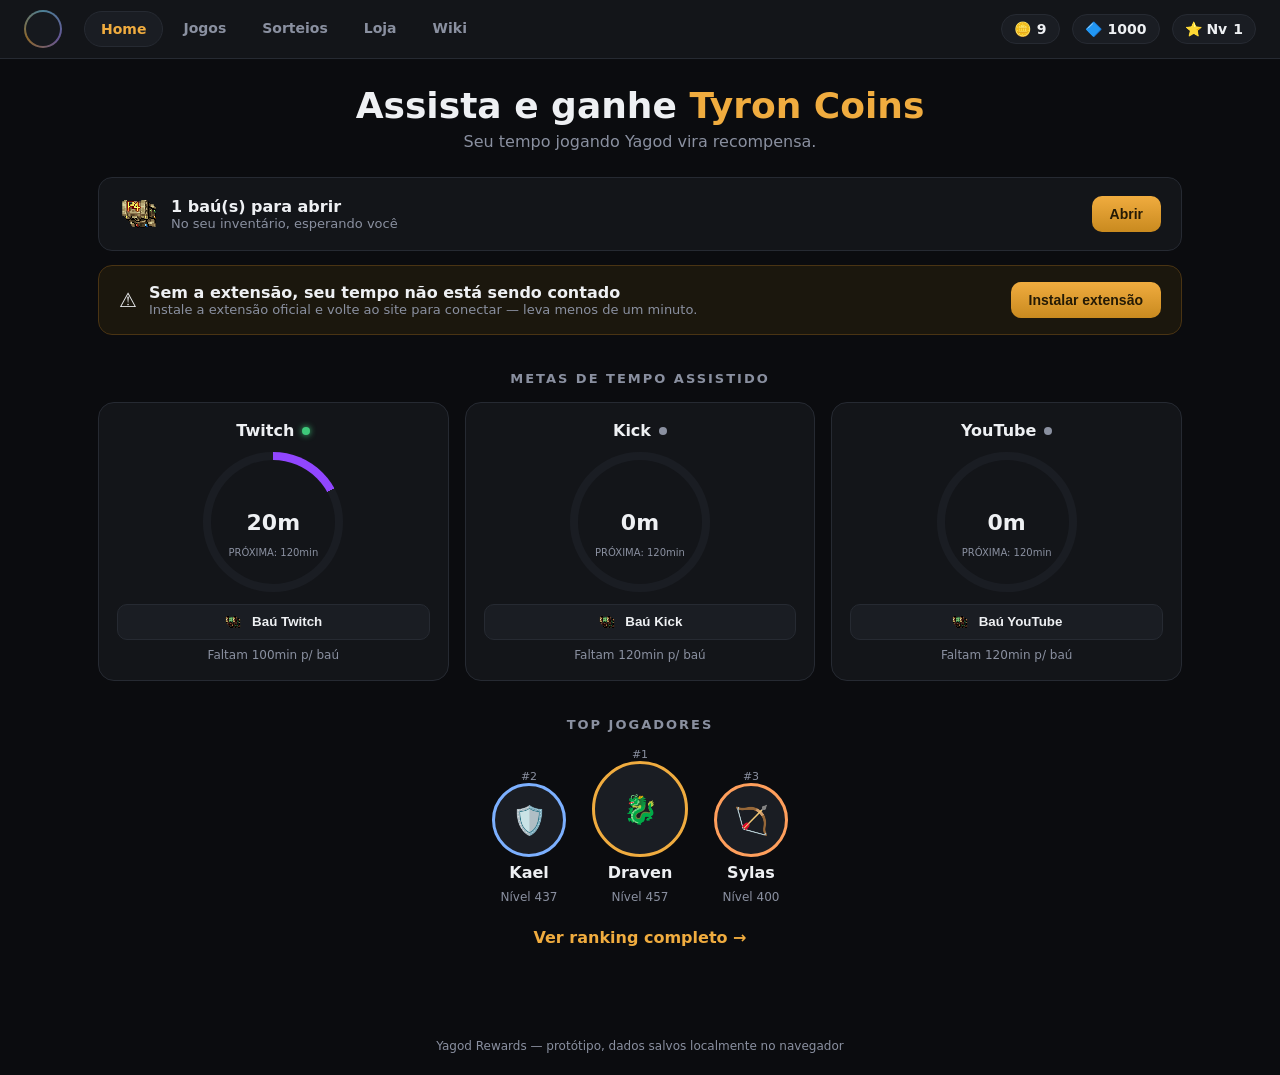
==== commit 4ee8a5bf: "Add files via upload" ====
--- a/index.html
+++ b/index.html
@@ -198,6 +198,15 @@
 .menu-list .ic{font-size:18px;width:24px;}
 .menu-list .sub{color:var(--muted);font-size:12px;font-weight:400;display:block;margin-top:2px;}
 .menu-list .right{margin-left:auto;color:var(--muted);}
+
+.prizebox img.bau, .ico img.bau { image-rendering:pixelated; display:block; margin:0 auto; }
+.sorteiocard .prizebox img.bau { width:64px; height:64px; }
+.shopcard .ico img.bau { width:48px; height:48px; }
+.banner img.bau { width:40px; height:40px; image-rendering:pixelated; flex-shrink:0; }
+.chestbtn img.bau { width:18px; height:18px; vertical-align:middle; margin-right:6px; image-rendering:pixelated; }
+.wikibaurow{display:flex;gap:14px;justify-content:center;margin:16px 0;flex-wrap:wrap;}
+.wikibaurow div{text-align:center;font-size:11px;color:var(--muted);}
+.wikibaurow img.bau{width:48px;height:48px;image-rendering:pixelated;display:block;margin:0 auto 4px;}
 </style>
 </head>
 <body>
@@ -229,7 +238,7 @@
 
   <div class="banner" id="chestBanner">
     <div class="info">
-      <span style="font-size:22px">🎁</span>
+      <img class="bau" src="[data-uri]" alt="Baú P4Coins">
       <div>
         <div class="title" id="chestTitle">1 baú para abrir</div>
         <div class="sub">No seu inventário, esperando você</div>
@@ -579,7 +588,7 @@
       div.innerHTML = `
         <div class="plat">${label} <span class="dot ${g.min>0?'live':''}"></span></div>
         <div class="ring" style="background:conic-gradient(${color} ${pct}%, var(--panel2) 0)"><small>PRÓXIMA: ${g.next}min</small><b>${g.min}m</b></div>
-        <button class="chestbtn">Baú ${label}</button>
+        <button class="chestbtn"><img class="bau" src="[data-uri]" alt="Baú"> Baú ${label}</button>
         <div class="small">Faltam ${Math.max(0,g.next-g.min)}min p/ baú</div>
       `;
       wrap.appendChild(div);
